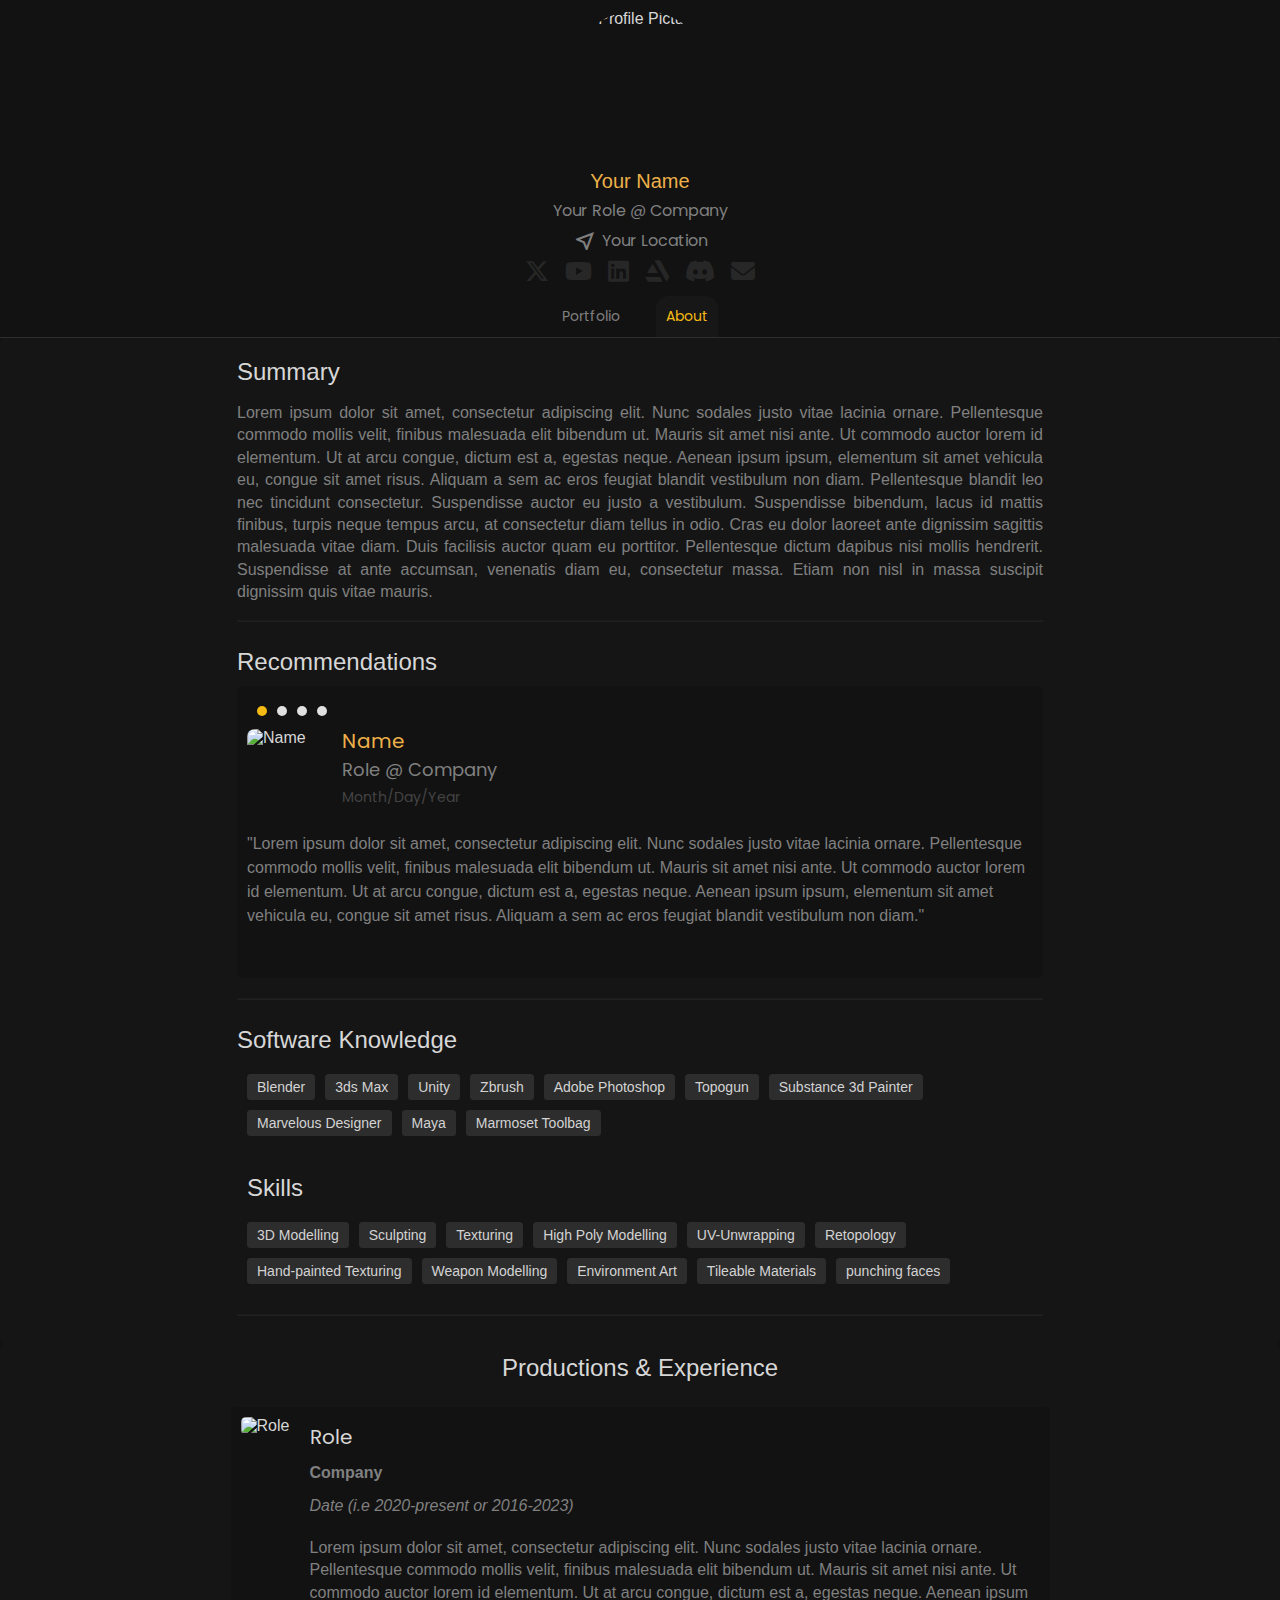
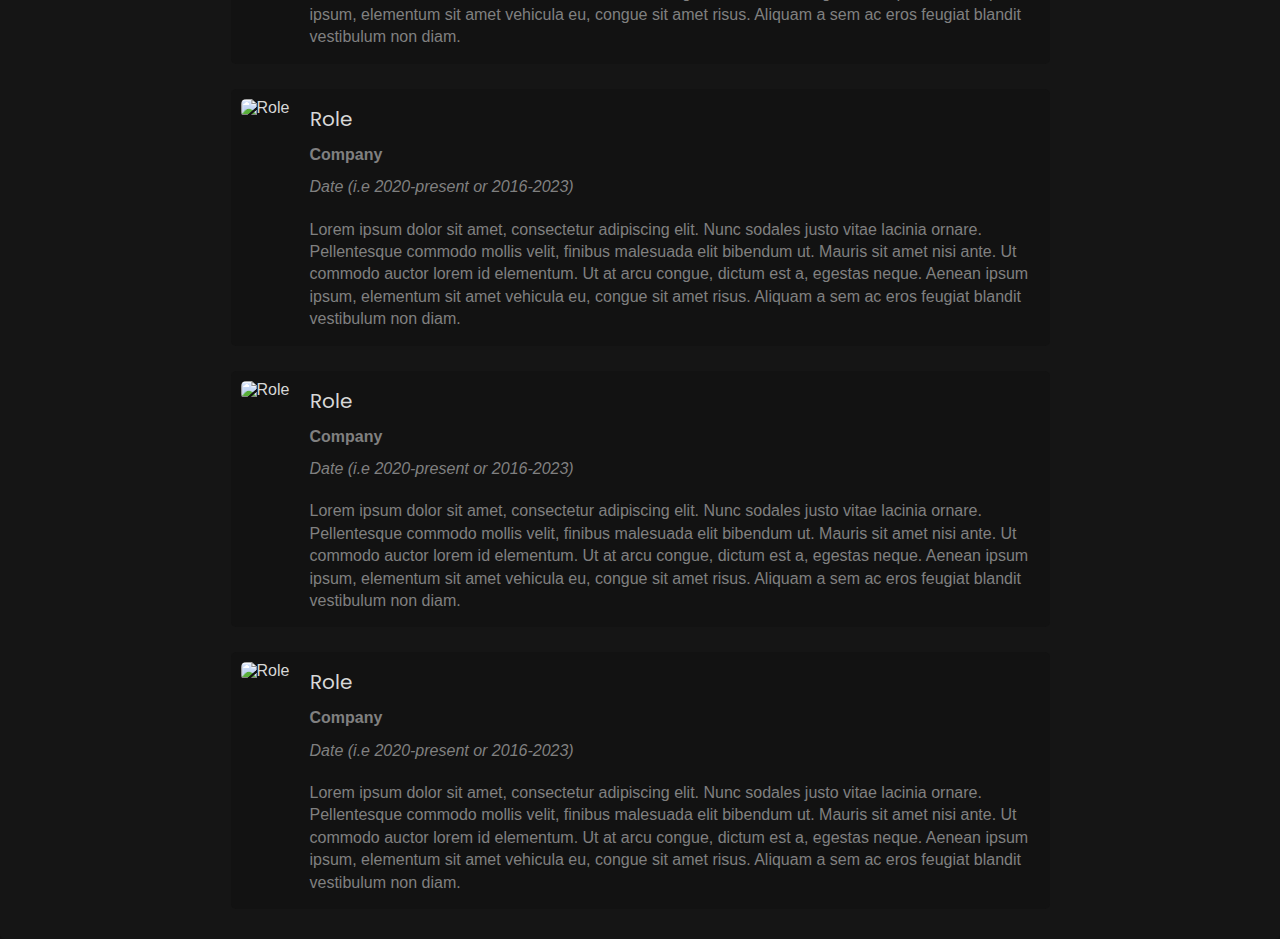
==== about.html @ afb55670 "artofpilgrim template" ====
<!DOCTYPE html>
<html lang="en">
  <head>
    <meta charset="UTF-8" />
    <meta name="viewport" content="width=device-width, initial-scale=1.0" />
    <title>Art of Pilgrim About</title>
    <link rel="stylesheet" href="../CSS/aboutstyle.css" />
    <link rel="stylesheet" href="../CSS/userinformationstyle.css" />
    <link rel="stylesheet" href="../CSS/softwareskillsstyle.css" />
    <link rel="stylesheet" href="../CSS/recommendationsstyle.css" />
    <link rel="stylesheet" href="../CSS/productionsstyle.css" />
    <link
      rel="stylesheet"
      href="https://fonts.googleapis.com/css2?family=Material+Symbols+Outlined:opsz,wght,FILL,GRAD@24,400,0,0"
    />
    <link
      href="https://fonts.googleapis.com/css2?family=Poppins:wght@400;700&display=swap"
      rel="stylesheet"
    />
    <link
      rel="stylesheet"
      href="https://cdnjs.cloudflare.com/ajax/libs/font-awesome/6.4.2/css/all.min.css"
    />
    <link rel="icon" href="../../Resources/favicon/pilfav.png" type="image/png"/>
  </head>
  <body>
    <div class="top-container">
      <!-- Placeholder div where user information will dynamically be added -->
      <div class="user-info-panel">
        <!-- User information will be injected here by JS -->
        <div class="navigation-buttons">
          <a href="index.html" class="nav-button">Portfolio</a>
          <a href="about.html" class="nav-button">About</a>
        </div>
      </div>
    </div>
    <div class="bottom-container">
      <div class="horizontal-container">
        <h1 class="panel-title">Summary</h1>
        <div class="summary-panel">
          <p><!-- Summary will be dynamically inserted here --></p>
        </div>
        <hr />
        &nbsp; &nbsp; &nbsp;
        <h1 class="panel-title">Recommendations</h1>
        <div class="recommendations-panel">
          <div class="recommendation-content">
            <!-- Recommendations get inserted here -->
            <div class="recommendation-dots" id="recommendation-dots"></div>
          </div>
        </div>
        <hr />
        &nbsp; &nbsp; &nbsp;
        <h1 class="panel-title">Software Knowledge</h1>
        <div class="skills-panel">
          <div class="software-tag-container">
            <!-- Software tags will be dynamically inserted here -->
          </div>

          &nbsp; &nbsp; &nbsp;
          <h1 class="panel-title">Skills</h1>
          <div class="software-tag-container">
            <!-- Skills tags will be dynamically inserted here -->
          </div>
        </div>
        <hr />
      </div>
    </div>

    <div class="productions-panel">
      <div class="productions-subpanels">
        <h1 class="panel-title">Productions & Experience</h1>
        <!-- Production cards will be added here -->
      </div>
    </div>
    <script src="../JS/summary.js"></script>
    <script src="../JS/skills.js"></script>
    <script src="../JS/userinformation.js"></script>
    <script src="../JS/recommendations.js"></script>
    <script src="../JS/productions.js"></script>
    <script>
      // JavaScript to add 'active' class to the current page's navigation button
      document.addEventListener("DOMContentLoaded", function () {
        const currentPath = window.location.pathname.split("/").pop();
        const navButtons = document.querySelectorAll(".nav-button");
        navButtons.forEach((button) => {
          if (button.getAttribute("href") === currentPath) {
            button.classList.add("active");
          }
        });
      });
    </script>
  </body>
</html>
---- CSS/aboutstyle.css ----
/* Basic reset for margin and padding */
html, body {
    margin: 0;
    padding: 0;
    width: 100%;
    height: 100%;
    box-sizing: border-box;
}

*, *::before, *::after {
    box-sizing: inherit;
}

body {
    font-family: Montserrat, sans-serif;
    background-color: #121212;
    color: #d7d7d7;
    display: flex;
    flex-direction: column;
    height: 100vh; /* Full viewport height */
    overflow: auto; /* Enable scrolling for the whole body */
}

/* Hide scrollbar for Chrome, Safari and Opera */
html::-webkit-scrollbar {
    display: none;
}

/* Hide scrollbar for IE and Edge */
html {
    -ms-overflow-style: none;  /* IE and Edge */
}

body {
    overflow-y: scroll; /* Allows vertical scrolling */
}

h1 {
    font-size: 20px;
    margin: 0;
    margin-bottom: 5px;
    color: white;
    -webkit-user-select: none; /* Safari */
    user-select: none;
    font-weight: 400;
    text-align: left; /* Ensure all h1 elements are aligned to the left */
}

h2 {
    font-size: 16px;
    margin: 0;
    color: grey;
    font-family: 'Poppins', sans-serif;
    font-weight: 400;
    -webkit-user-select: none; /* Safari */
    user-select: none;
}

.top-container {
    flex: 0 0 auto; /* Adjust the height as needed */
    display: flex;
    flex-direction: column-reverse;
    justify-content: flex-end;
    align-items: center;
    padding-top: 10px;
    border-bottom: 1px solid #2e2e2e;
}

hr {
    opacity: .05;
}

.bottom-container {
    flex: 1; /* Take up remaining space */
    display: flex;
    flex-direction: column;
    align-items: center;
    padding: 20px;
    background-color: #151515;
    width: 100%;
    gap: 10px;
    border-radius: 5px;
}

.horizontal-container {
    width: 65%; /* Adjust the width as needed */
    margin: auto;
}

.panel-title {
    font-size: 24px;
    margin-bottom: 10px;
    color: #d7d7d7;
    text-align: left; /* Align panel titles to the left */
}

p {
    font-size: 16px;
    line-height: 1.4;
    color: grey;
}

.summary-panel p {
    text-align: justify;
}

.navigation-buttons {
    display: flex;
    gap: 1rem;
    justify-content: center; /* Ensure buttons are centered */
    padding-bottom: 0; /* No padding at the bottom */
}

.nav-button {
    background-color: inherit;
    border: none;
    color: grey;
    font-family: 'Poppins', sans-serif;
    text-decoration: none;
    cursor: pointer;
    padding: 10px;
    margin-right: 10px;
    font-size: 14px;
    border-radius: .9em .9em 0 0;
    transition: ease 0.5s;
}

.nav-button.active, .nav-button:hover {
    background-color: #171717;
    color: #f5ba13;
}

@media (max-width: 600px) {
    body {
        font-size: 14px; /* Adjust the base font size for better readability on small screens */
    }

    h1 {
        font-size: 18px; /* Smaller font size for headings on mobile */
        text-align: center; /* Center align headings for better presentation on mobile */
    }

    h2 {
        font-size: 14px; /* Smaller font size for subheadings on mobile */
        text-align: center; /* Center align subheadings for better presentation on mobile */
    }

    .top-container {
        padding-top: 10px;
        border-bottom: 1px solid #2e2e2e;
    }

    .bottom-container {
        padding: 10px; /* Reduce padding for better fit on mobile */
        gap: 5px; /* Reduce gap for better fit on mobile */
    }

    .horizontal-container {
        width: 90%; /* Increase width to better fit mobile screens */
        margin: 0 5%; /* Center the container */
    }

    .panel-title {
        font-size: 20px; /* Adjust font size for panel titles on mobile */
        text-align: center; /* Center align panel titles for better presentation on mobile */
    }

    p {
        font-size: 14px; /* Adjust font size for paragraphs on mobile */
        line-height: 1.6; /* Increase line height for better readability on mobile */
    }

    .navigation-buttons {
        flex-direction: row; /* Stack navigation buttons vertically on mobile */
        gap: 0.5rem; /* Adjust gap for better spacing on mobile */
    }

    .nav-button {
        font-size: 12px; /* Adjust font size for navigation buttons on mobile */
        padding: 8px; /* Reduce padding for better fit on mobile */
        margin-right: 0; /* Remove margin for better fit on mobile */
        border-radius: .5em .5em 0 0; /* Adjust border radius for better look on mobile */
    }
}
---- CSS/userinformationstyle.css ----
/* User Information Styles */
.user-info-container {
  display: flex;
  justify-content: center;
  align-items: center;
  width: 100%;
}

.user-info-panel {
  border-radius: 5px;
  display: flex;
  flex-direction: column;
  align-items: center;
  text-align: center;
}

.user-name-link {
  text-decoration: none;
  color: inherit;
}

.user-name-link:hover {
  color: #edb049; /* Example hover color */
}

.user-info-panel h1 {
  font-size: 20px;
  font-weight: 400;
  margin-bottom: 5px;
  color: #edb049;
}

.profile-pic {
  width: 150px;
  height: 150px;
  border-radius: 50%;
  margin-bottom: 10px;
}

/* Social Icons Styles */
.social-icons {
  display: flex;
  gap: 1rem;
  opacity: 1;
  transition: opacity 0.5s;
  margin-bottom: 10px;
  margin-top: 5px;
  color: grey !important; 
}

.social-icons a {
  color: #272727 !important;
  font-size: 24px;
  transition: color 0.3s;
}

.social-icons a:hover {
  color: #edb049 !important;;
}

.user-location-container {
  display: flex;
  margin-top: 5px;
  align-items: center;
  gap: 5px; /* Adjust the gap between the icon and the text */
}

.material-symbols-outlined {
  font-size: 1.2em; /* Adjust the size of the icon */
  color: grey !important; 
}

.user-location-container h2 {
  margin: 0;
}
---- CSS/softwareskillsstyle.css ----
.skills-panel {
    background-color: #121212;
    border-radius: 5px;
    padding: 10px;
    flex: 1;
    display: flex;
    flex-direction: column;
    align-items: flex-start; /* Align items to the start (left) */
    text-align: left; /* Align text to the left */
    margin-bottom: 20px;
    -webkit-user-select: none; /* Safari */
    user-select: none;
}

.skills-panel {
    background: none;
}

.skills-panel {
    display: flex;
    flex-direction: column; /* Keep the title on top and tags below */
    align-items: flex-start; /* Align items to the start (left) */
    gap: 10px; /* Space between the title and the tag list */
    padding: 10px;
    border-radius: 5px;
    width: 100%; /* Ensure it takes full width of its parent */
}

.skills-panel .software-tag-container {
    display: flex;
    flex-wrap: wrap;
    justify-content: flex-start; /* Align items to the start (left) */
    gap: 10px;
    width: 100%;
}

.software-tag {
    background-color: #2d2d2d;
    color: lightgray;
    padding: 5px 10px;
    border-radius: .25em;
    font-size: 14px;
    white-space: nowrap; /* Prevent tags from breaking into multiple lines */
}

hr {
    opacity: .05;
}
---- CSS/recommendationsstyle.css ----
.recommendation-content {
    display: flex;
    flex-direction: column;
    flex-grow: 1;
    position: relative;
    width: 100%;
    min-height: 350px;
    overflow: hidden;
}

.recommendation {
    width: 100%;
    display: none;
    flex-direction: column;
    justify-content: center;
    align-items: flex-start;
    text-align: left;
    transition: opacity 0.5s ease, transform 0.5s ease;
    position: absolute;
    top: 0;
    left: 0;
}

.recommendation.active {
    display: flex;
    opacity: 1;
    visibility: visible;
    position: relative;
}

.recommendation-header {
    display: flex;
    align-items: center;
    margin-bottom: 10px;
}

.recommendation-avatar {
    width: 80px;
    height: 80px;
    border-radius: 0.5em;
    margin-right: 15px;
}

.recommendation-details {
    display: flex;
    flex-direction: column;
    justify-content: center;
}

.recommendations-panel {
    background-color: #121212;
    border-radius: 5px;
    padding: 10px;
    flex: 1;
    display: flex;
    flex-direction: column;
    align-items: center;
    text-align: left;
    margin-bottom: 20px;
}

.recommendation h2 {
    font-size: 20px;
    margin: 0;
    color: #edb049;
}

.recommendation h3 {
    font-size: 18px;
    font-family: 'Poppins', sans-serif;
    font-weight: 400;
    margin: 0;
    color: grey;
}

.recommendation-date {
    font-size: 14px;
    font-family: 'Poppins', sans-serif;
    font-weight: 400;
    margin: 5px 0;
    color: #444444;
}

.recommendation-quote {
    font-size: 16px;
    margin: 10px 0;
    color: grey;
    line-height: 1.5;
}

.recommendation-dots {
    display: flex;
    gap: 10px;
    padding: 10px;
}

.dot {
    height: 10px;
    width: 10px;
    background-color: #e0e0e0;
    border-radius: 50%;
    display: inline-block;
    cursor: pointer;
}

.dot.active {
    background-color: #f5ba13;
}

@media (max-width: 600px) {
    .recommendation-content {
        display: flex;
        flex-direction: column;
        justify-content: flex-start;
        min-height: 450px; /* Adjust the minimum height for mobile */
        position: relative; /* Add relative positioning */
        padding-bottom: 60px; /* Ensure enough space for dots */
    }

    .recommendation {
        transition: transform 0.5s ease, opacity 0.5s ease;
        flex-grow: 1;
        margin-bottom: 60px; /* Add margin to create space for dots */
        position: absolute;
        width: 100%;
        top: 0;
        left: 0;
    }

    .recommendation-enter-left {
        animation: slideInFromLeft 0.5s forwards;
    }

    .recommendation-exit-left {
        animation: slideOutToLeft 0.5s forwards;
    }

    .recommendation-enter-right {
        animation: slideInFromRight 0.5s forwards;
    }

    .recommendation-exit-right {
        animation: slideOutToRight 0.5s forwards;
    }

    @keyframes slideInFromLeft {
        from {
            opacity: 0;
            transform: translateX(-100%);
        }
        to {
            opacity: 1;
            transform: translateX(0);
        }
    }

    @keyframes slideOutToLeft {
        from {
            opacity: 1;
            transform: translateX(0);
        }
        to {
            opacity: 0;
            transform: translateX(-100%);
        }
    }

    @keyframes slideInFromRight {
        from {
            opacity: 0;
            transform: translateX(100%);
        }
        to {
            opacity: 1;
            transform: translateX(0);
        }
    }

    @keyframes slideOutToRight {
        from {
            opacity: 1;
            transform: translateX(0);
        }
        to {
            opacity: 0;
            transform: translateX(100%);
        }
    }

    .recommendation-avatar {
        width: 80px; /* Smaller avatar size for mobile */
        height: 80px; /* Smaller avatar size for mobile */
        margin-right: 10px; /* Adjust margin for better spacing on mobile */
        margin-left: 10px;
    }

    .recommendation h2 {
        font-size: 18px; /* Adjust font size for mobile */
        display: flex;
        align-items: center;
    }

    .recommendation h3 {
        font-size: 16px; /* Adjust font size for mobile */
    }

    .recommendation-date {
        font-size: 12px; /* Adjust font size for mobile */
        margin-bottom: -10px;
    }

    .recommendation-quote {
        font-size: 14px; /* Adjust font size for mobile */        
    }

    .recommendations-panel {
        padding: 8px; /* Adjust padding for mobile */
    }

    .dot {
        height: 10px; /* Adjust dot size for mobile */
        width: 10px; /* Adjust dot size for mobile */
    }
}
---- CSS/productionsstyle.css ----
.productions-subpanels {
    display: flex;
    flex-direction: column; /* Stacks children vertically */
    align-items: center; /* Align items to the start (left) */
    width: 100%; /* Uses the full width of its parent container */
    gap: 5px; /* Space between each card */
}

.production-subpanel {
    padding: 10px;
    background-color: #121212;
    border-radius: 5px;
    width: 65%; /* Adjusts the width to be 80% of the parent container */
    height: auto; /* Adjusts height based on content */
    max-height: 400px; /* Limits maximum height for consistency */
    margin-bottom: 20px; /* Space between each card */
    display: flex; /* Enables flexbox layout */
    align-items: flex-start; /* Aligns items to the start vertically */
}

.production-subpanel img {
    width: 200px; /* Width of the thumbnail */
    height: auto; /* Height adjusts based on aspect ratio */
    object-fit: cover; /* Ensures cover fit for the image */
    border-radius: 5px; /* Rounded corners */
    margin-right: 20px; /* Space between image and text */
}

.production-details {
    display: flex;
    flex-direction: column; /* Stacks title, company, and time vertically */
    align-items: flex-start; /* Aligns items to the start */
}

.production-description {
    margin-top: 10px; /* Add space between details and description */
}

.production-content {
    flex-grow: 1; /* Allows the description to take remaining space */
    display: flex;
    flex-direction: column; /* Optionally control layout of the description */
    justify-content: flex-start; /* Aligns description to the start */
}

.productions-panel {
    border-radius: 5px;
    padding: 10px;
    flex: 1;
    display: flex;
    flex-direction: column;
    align-items: flex-start; /* Align items to the start (left) */
    text-align: left; /* Align text to the left */
    margin-bottom: 20px;
    background-color: #151515;
    width: 100%;
}

.productions-panel h1 {
    margin-bottom: 20px;
}

.production-subpanel h2 {
    font-size: 20px; /* Font size for the title */
    margin: 5px 0; /* Margins for spacing */
    color: #d7d7d7; /* Text color */
    text-align: left; /* Aligns text to the left */
}

.production-subpanel p {
    margin: 5px 0; /* Margins for spacing */
    color: grey; /* Text color */
    text-align: left; /* Aligns text to the left */
}

.production-subpanel p {
    font-size: 16px; /* Font size for the paragraphs */
}

@media (max-width: 600px) {
    .production-subpanel {
        width: 90%; /* Increase width to better fit mobile screens */
        margin-bottom: 15px; /* Adjust margin for better spacing on mobile */
        display: grid; /* Use grid layout */
        grid-template-columns: auto 1fr; /* Two columns: one for image, one for details */
        grid-template-rows: auto auto; /* Two rows: one for image/details, one for description */
        gap: 10px; /* Space between grid items */
        align-items: start; /* Align items to the start */
        padding: 10px; /* Add padding to ensure content has space */
        background-color: #121212; /* Background color */
        border-radius: 5px; /* Border radius for rounded corners */
    }

    .production-subpanel img {
        width: 100px; /* Adjust the image width for mobile */
        height: auto; /* Maintain aspect ratio */
        grid-column: 1; /* Image in the first column */
        grid-row: 1; /* Image in the first row */
        align-self: start; /* Align image to the start of the cell */
    }

    .production-details {
        align-items: flex-start; /* Align text to the start */
        text-align: left; /* Ensure text is aligned to the left */
        grid-column: 2; /* Details in the second column */
        grid-row: 1; /* Details in the first row */
        margin-left: -15px;
    }

    .production-description {
        align-items: flex-start; /* Align content to the start */
        text-align: left; /* Ensure text is aligned to the left */
        margin-top: 10px; /* Add space between details and description */
        grid-column: 1 / 3; /* Description spans both columns */
        grid-row: 2; /* Description in the second row */
    }

    .production-content {
        display: contents; /* Allow direct child elements to follow the grid */
    }

    .productions-panel {
        padding: 8px; /* Adjust padding for mobile */
        margin-bottom: 15px; /* Adjust margin for better spacing on mobile */
    }

    .production-subpanel h2 {
        font-size: 18px; /* Adjust font size for mobile */
    }

    .production-subpanel p {
        font-size: 14px; /* Adjust font size for mobile */
    }
}
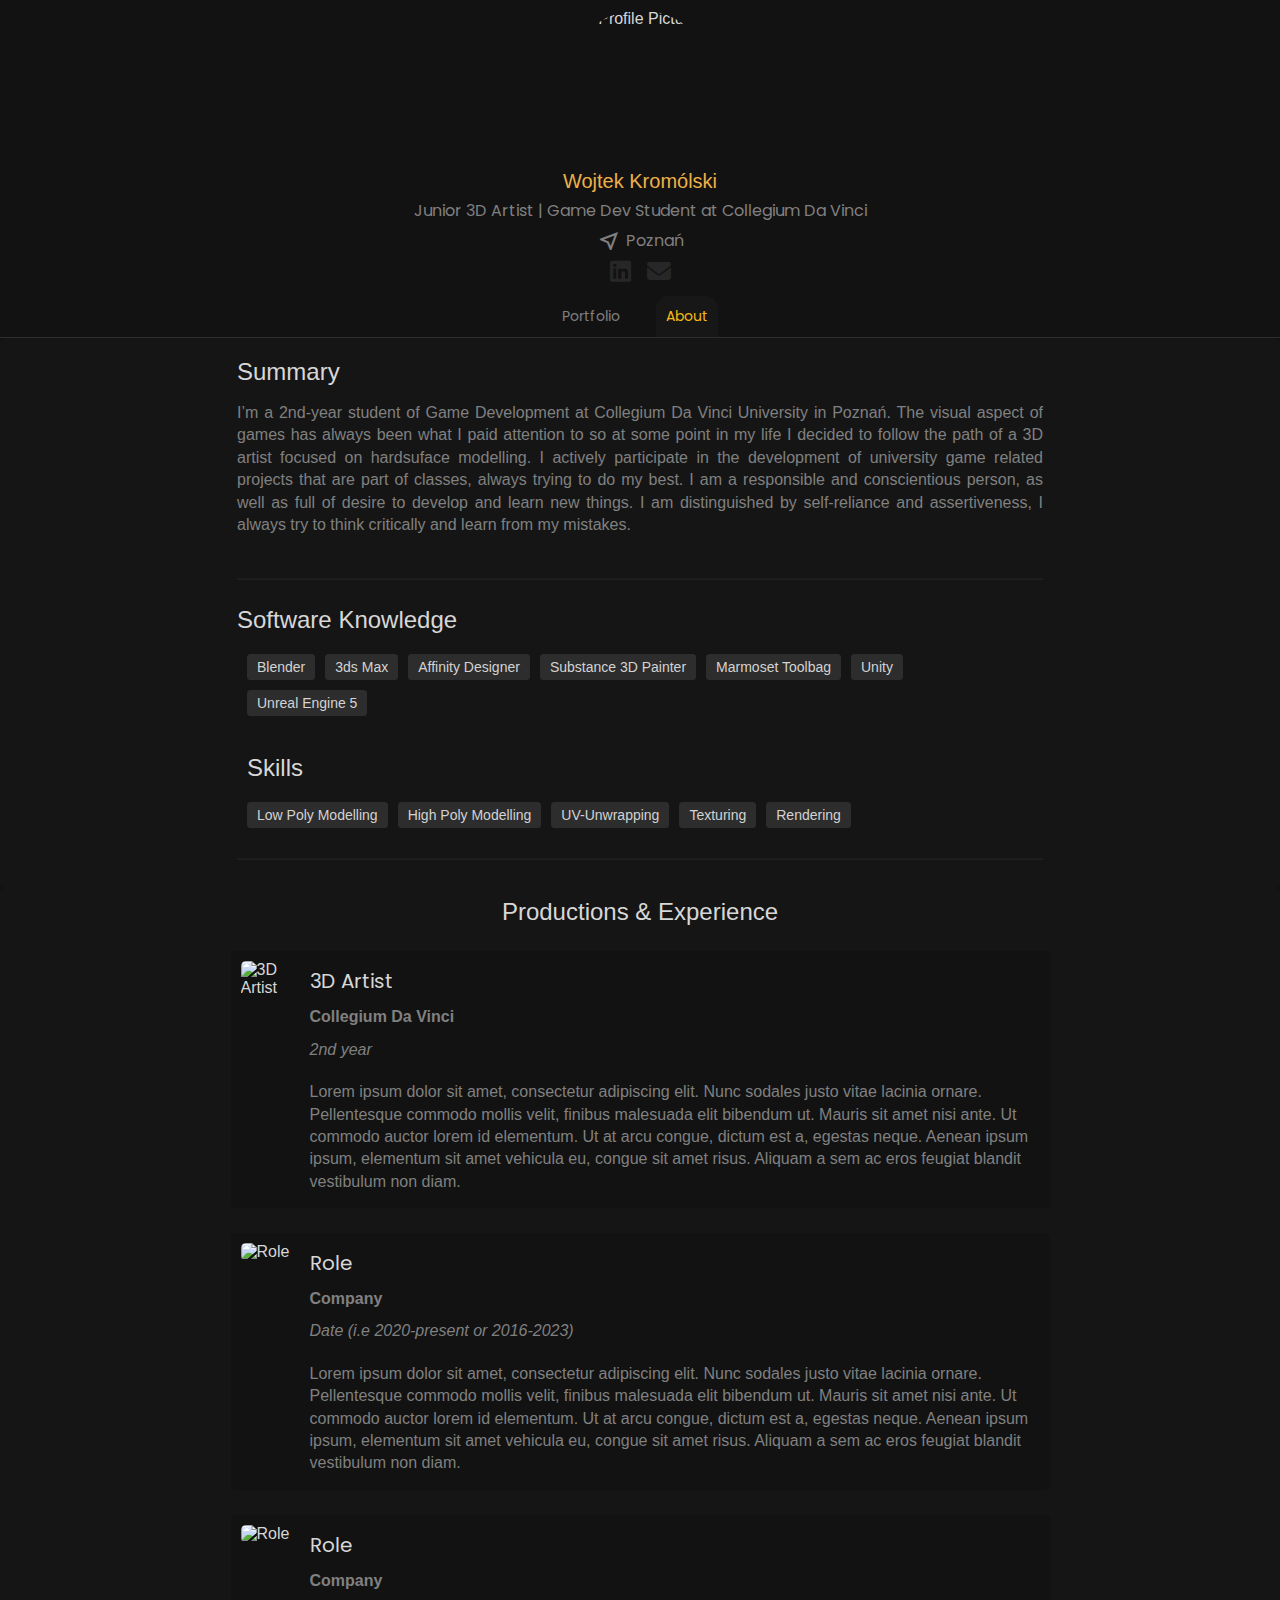
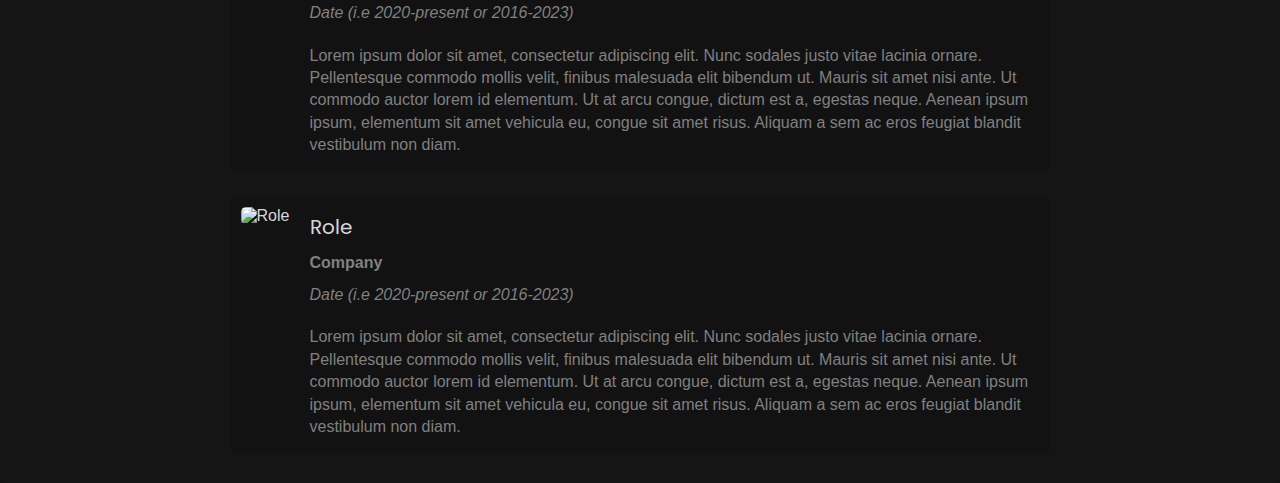
==== commit 44e678d7: "aboutme_01" ====
--- a/about.html
+++ b/about.html
@@ -40,23 +40,17 @@
         <div class="summary-panel">
           <p><!-- Summary will be dynamically inserted here --></p>
         </div>
+        &nbsp; &nbsp; &nbsp;
         <hr />
         &nbsp; &nbsp; &nbsp;
-        <h1 class="panel-title">Recommendations</h1>
-        <div class="recommendations-panel">
-          <div class="recommendation-content">
-            <!-- Recommendations get inserted here -->
-            <div class="recommendation-dots" id="recommendation-dots"></div>
-          </div>
-        </div>
-        <hr />
+        
+       
         &nbsp; &nbsp; &nbsp;
         <h1 class="panel-title">Software Knowledge</h1>
         <div class="skills-panel">
           <div class="software-tag-container">
             <!-- Software tags will be dynamically inserted here -->
           </div>
-
           &nbsp; &nbsp; &nbsp;
           <h1 class="panel-title">Skills</h1>
           <div class="software-tag-container">
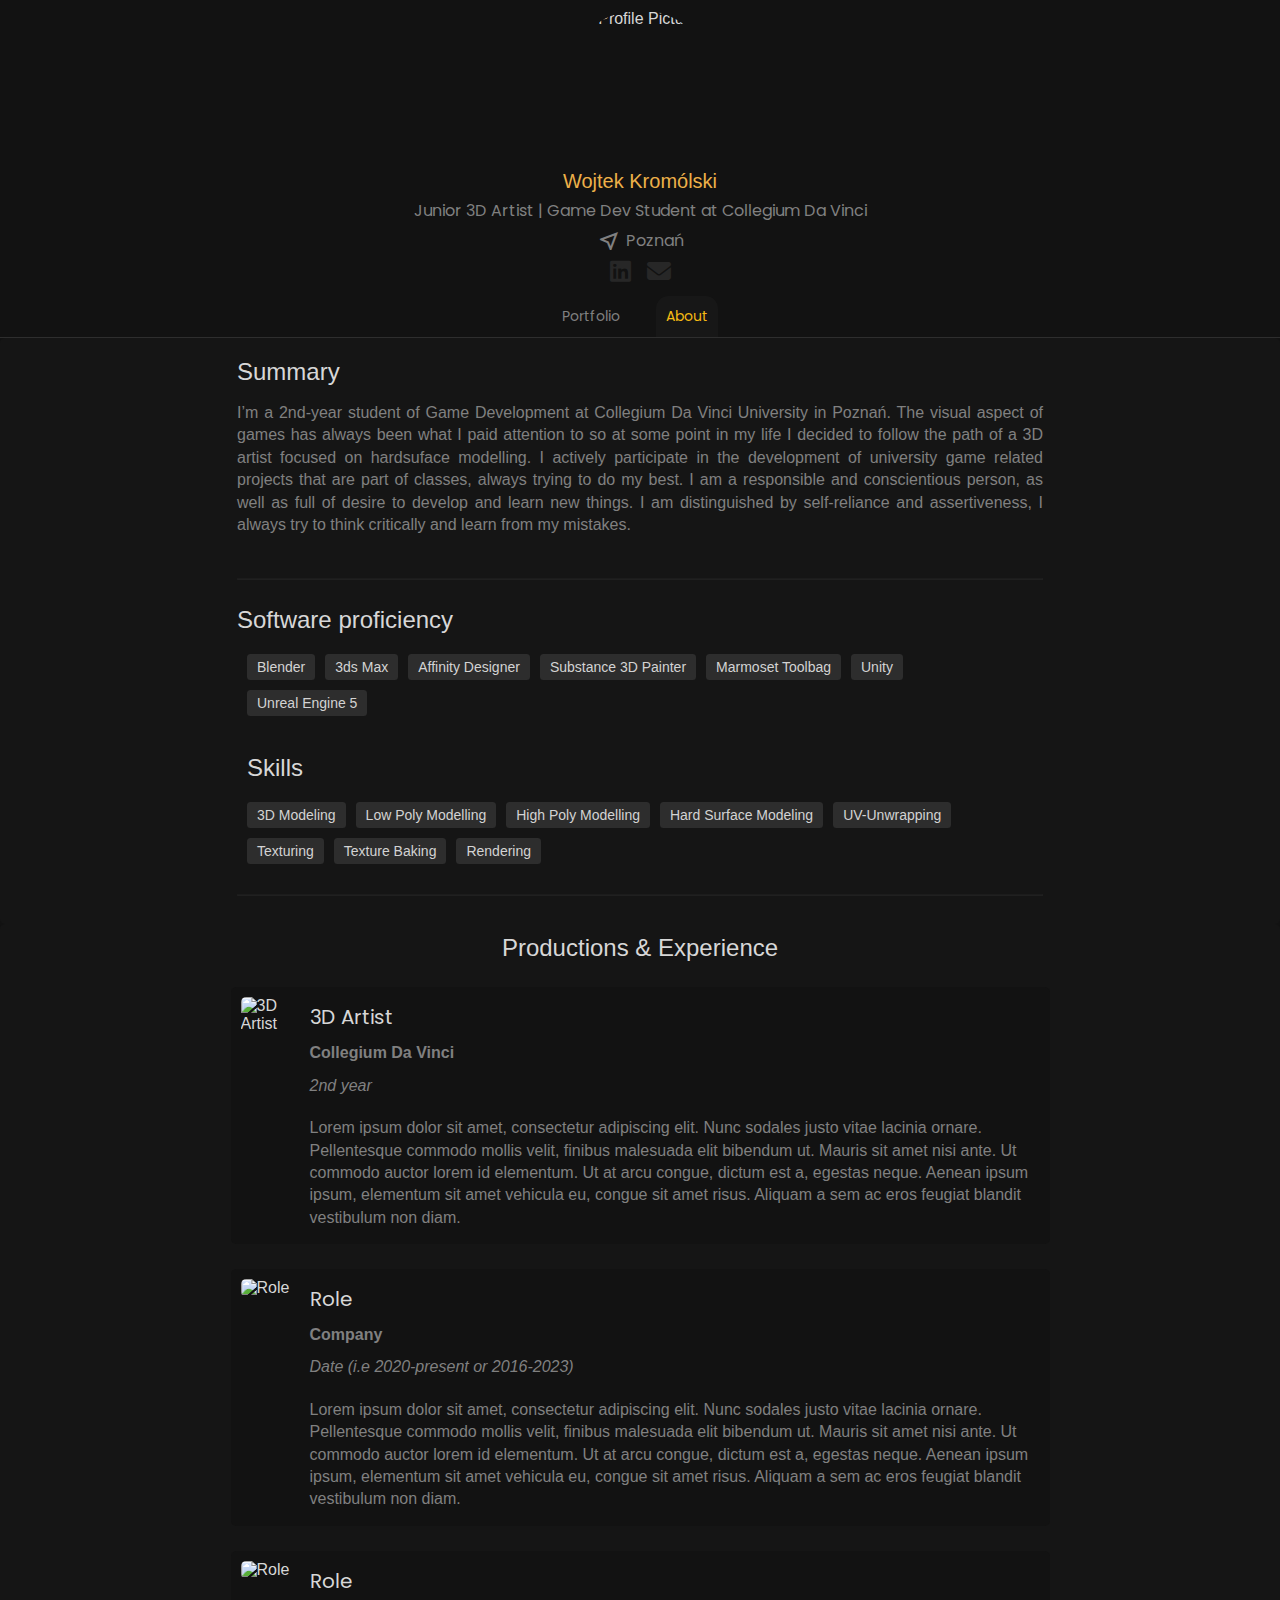
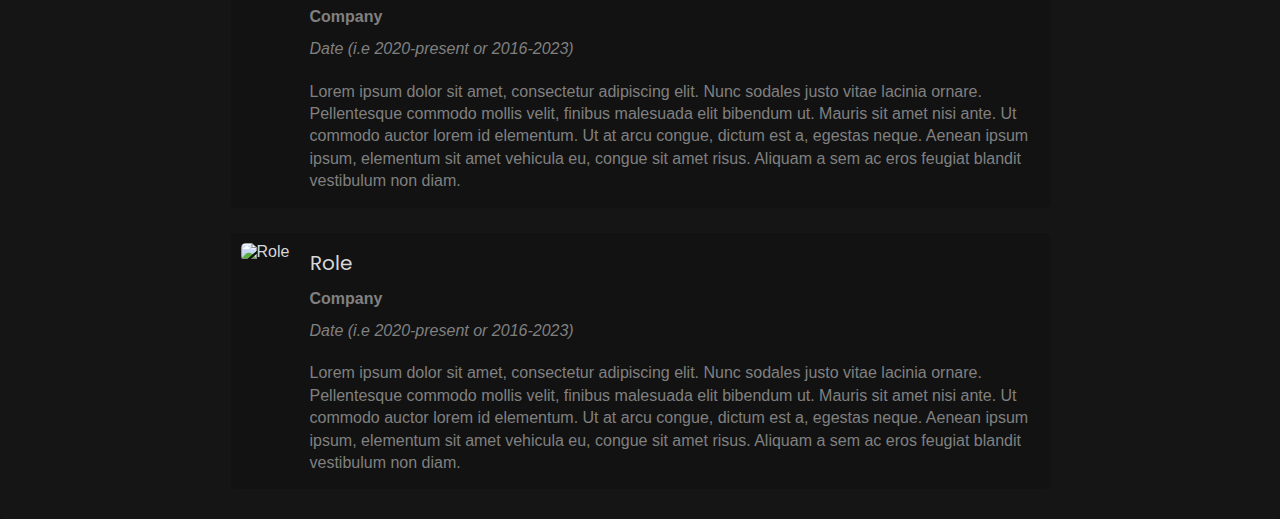
==== commit e6eb8aa9: "02" ====
--- a/about.html
+++ b/about.html
@@ -46,7 +46,7 @@
         
        
         &nbsp; &nbsp; &nbsp;
-        <h1 class="panel-title">Software Knowledge</h1>
+        <h1 class="panel-title">Software proficiency</h1>
         <div class="skills-panel">
           <div class="software-tag-container">
             <!-- Software tags will be dynamically inserted here -->
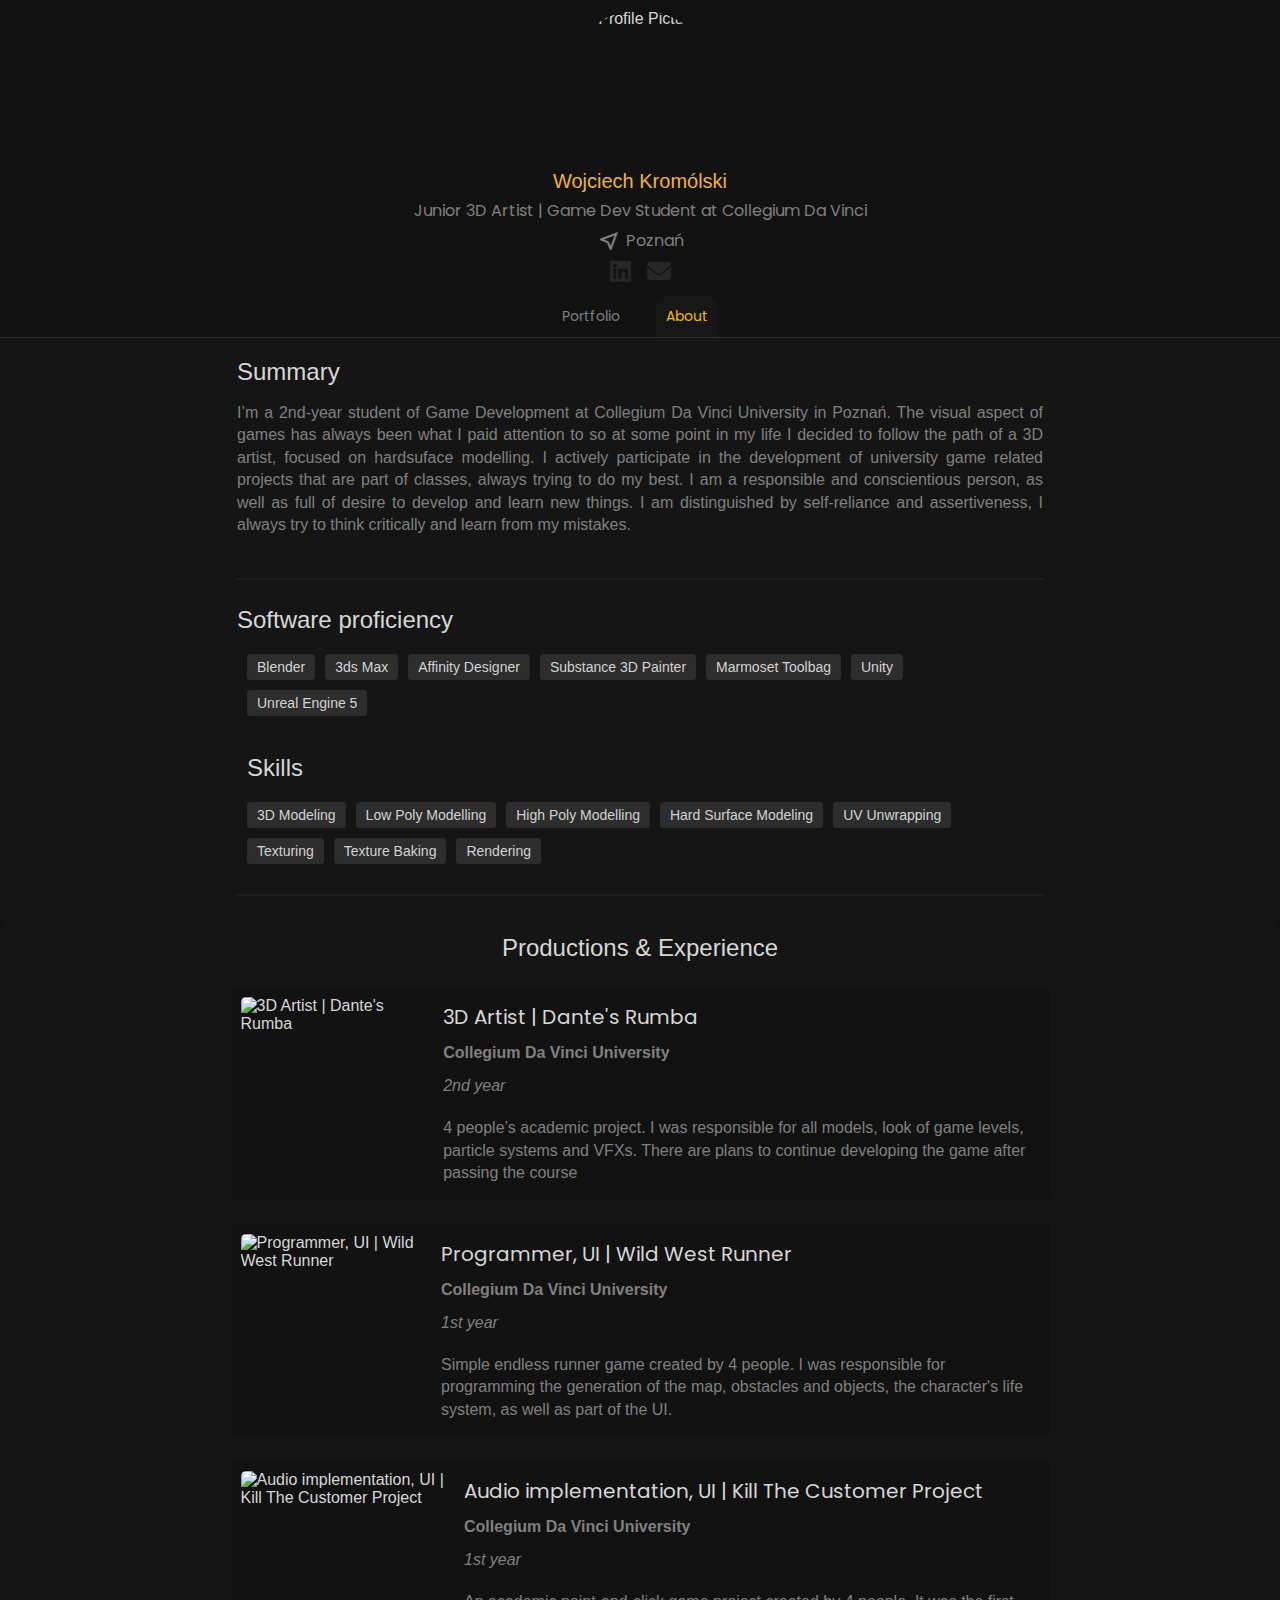
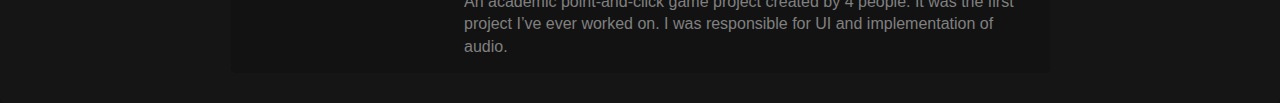
==== commit 6cc87b7e: "10" ====
--- a/about.html
+++ b/about.html
@@ -3,7 +3,7 @@
   <head>
     <meta charset="UTF-8" />
     <meta name="viewport" content="width=device-width, initial-scale=1.0" />
-    <title>Art of Pilgrim About</title>
+    <title>Wojciech Kromolski</title>
     <link rel="stylesheet" href="../CSS/aboutstyle.css" />
     <link rel="stylesheet" href="../CSS/userinformationstyle.css" />
     <link rel="stylesheet" href="../CSS/softwareskillsstyle.css" />
--- a/CSS/productionsstyle.css
+++ b/CSS/productionsstyle.css
@@ -19,7 +19,7 @@
 }
 
 .production-subpanel img {
-    width: 200px; /* Width of the thumbnail */
+    width: 400px; /* Width of the thumbnail */
     height: auto; /* Height adjusts based on aspect ratio */
     object-fit: cover; /* Ensures cover fit for the image */
     border-radius: 5px; /* Rounded corners */
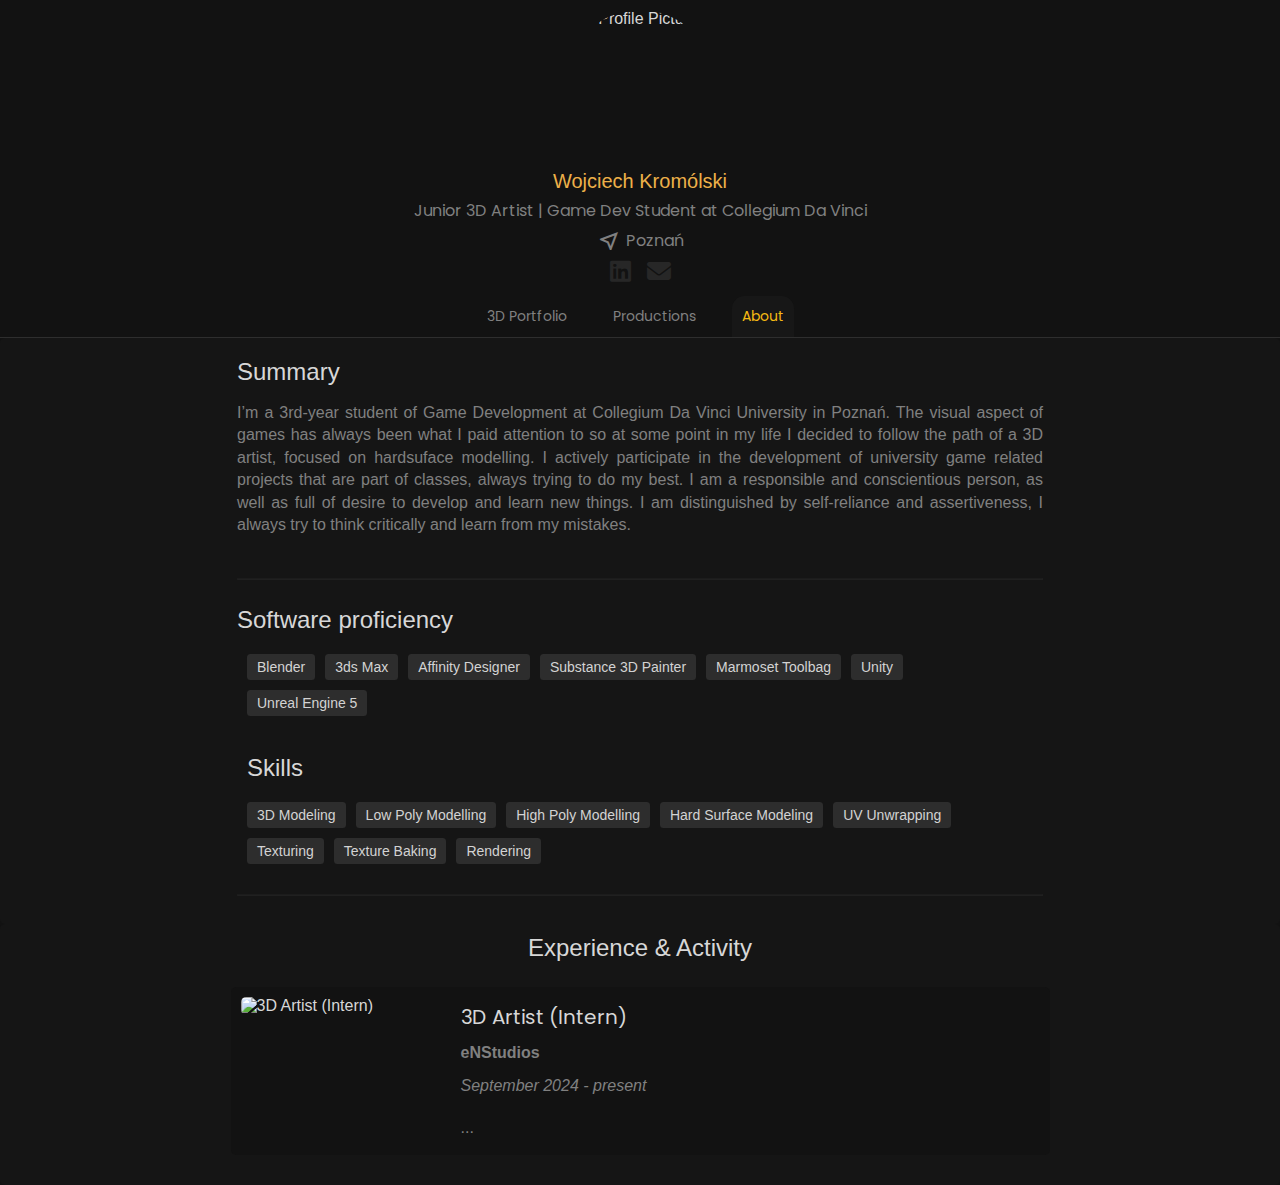
==== commit 71ec8eb7: "articles" ====
--- a/about.html
+++ b/about.html
@@ -29,7 +29,8 @@
       <div class="user-info-panel">
         <!-- User information will be injected here by JS -->
         <div class="navigation-buttons">
-          <a href="index.html" class="nav-button">Portfolio</a>
+          <a href="index.html" class="nav-button">3D Portfolio</a>
+          <a href="articles.html" class="nav-button">Productions</a>
           <a href="about.html" class="nav-button">About</a>
         </div>
       </div>
@@ -63,7 +64,7 @@
 
     <div class="productions-panel">
       <div class="productions-subpanels">
-        <h1 class="panel-title">Productions & Experience</h1>
+        <h1 class="panel-title">Experience & Activity</h1>
         <!-- Production cards will be added here -->
       </div>
     </div>
--- a/CSS/productionsstyle.css
+++ b/CSS/productionsstyle.css
@@ -19,7 +19,7 @@
 }
 
 .production-subpanel img {
-    width: 400px; /* Width of the thumbnail */
+    width: 200px; /* Width of the thumbnail */
     height: auto; /* Height adjusts based on aspect ratio */
     object-fit: cover; /* Ensures cover fit for the image */
     border-radius: 5px; /* Rounded corners */
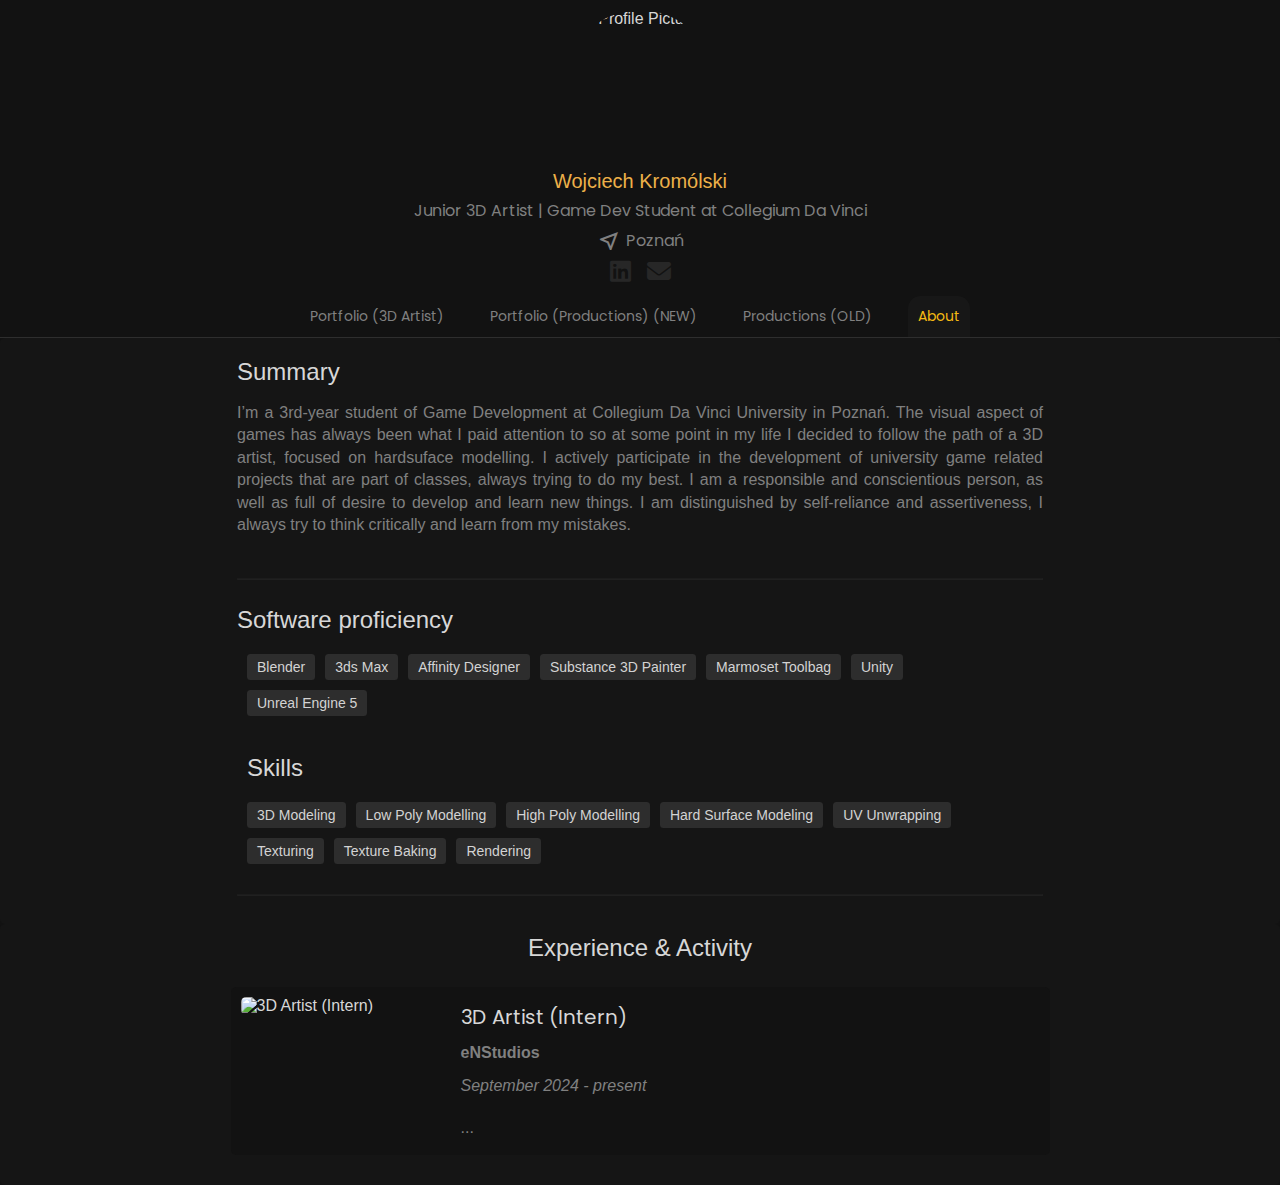
==== commit 628b19a7: "new productions tab" ====
--- a/about.html
+++ b/about.html
@@ -29,9 +29,10 @@
       <div class="user-info-panel">
         <!-- User information will be injected here by JS -->
         <div class="navigation-buttons">
-          <a href="index.html" class="nav-button">3D Portfolio</a>
-          <a href="articles.html" class="nav-button">Productions</a>
-          <a href="about.html" class="nav-button">About</a>
+          <a href="index.html" class="nav-button" id="nav-portfolio">Portfolio (3D Artist)</a>
+          <a href="index_productions.html" class="nav-button" id="nav-portfolio">Portfolio (Productions) (NEW)</a>
+          <a href="articles.html" class="nav-button" id="nav-articles">Productions (OLD)</a>
+          <a href="about.html" class="nav-button" id="nav-about">About</a>
         </div>
       </div>
     </div>
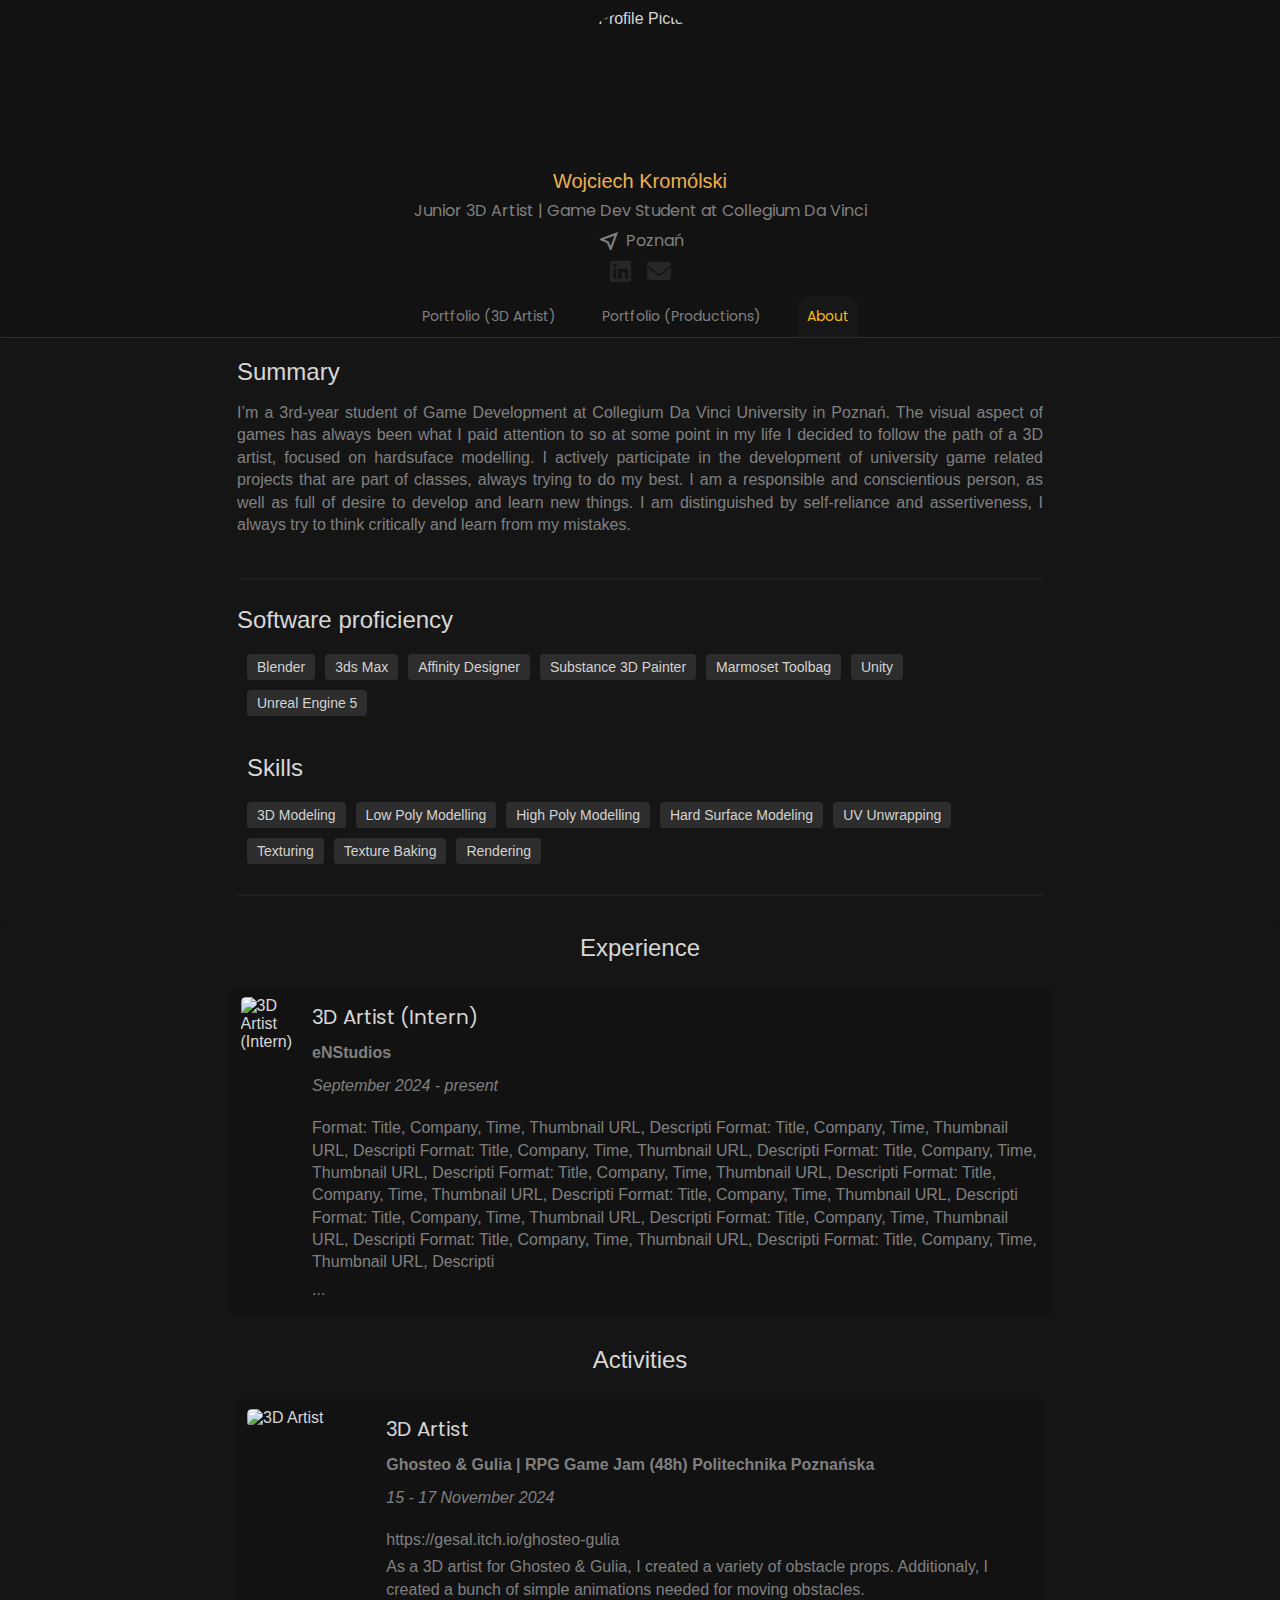
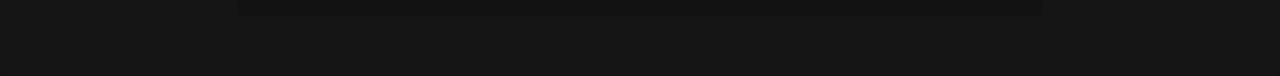
==== commit 70c8031b: "G&G 1" ====
--- a/about.html
+++ b/about.html
@@ -9,6 +9,7 @@
     <link rel="stylesheet" href="../CSS/softwareskillsstyle.css" />
     <link rel="stylesheet" href="../CSS/recommendationsstyle.css" />
     <link rel="stylesheet" href="../CSS/productionsstyle.css" />
+    <link rel="stylesheet" href="../CSS/productionsstyle_activities.css" />
     <link
       rel="stylesheet"
       href="https://fonts.googleapis.com/css2?family=Material+Symbols+Outlined:opsz,wght,FILL,GRAD@24,400,0,0"
@@ -30,8 +31,7 @@
         <!-- User information will be injected here by JS -->
         <div class="navigation-buttons">
           <a href="index.html" class="nav-button" id="nav-portfolio">Portfolio (3D Artist)</a>
-          <a href="index_productions.html" class="nav-button" id="nav-portfolio">Portfolio (Productions) (NEW)</a>
-          <a href="articles.html" class="nav-button" id="nav-articles">Productions (OLD)</a>
+          <a href="index_productions.html" class="nav-button" id="nav-portfolio">Portfolio (Productions)</a>
           <a href="about.html" class="nav-button" id="nav-about">About</a>
         </div>
       </div>
@@ -63,17 +63,30 @@
       </div>
     </div>
 
+    
     <div class="productions-panel">
       <div class="productions-subpanels">
-        <h1 class="panel-title">Experience & Activity</h1>
+        <h1 class="panel-title">Experience</h1>
+        <!-- Production cards will be added here -->
+      </div>
+    <div class="activities-panel">
+      <div class="activities-subpanels">
+        <h1 class="panel-title">Activities</h1>
         <!-- Production cards will be added here -->
       </div>
     </div>
+    
+    
+
     <script src="../JS/summary.js"></script>
     <script src="../JS/skills.js"></script>
     <script src="../JS/userinformation.js"></script>
     <script src="../JS/recommendations.js"></script>
     <script src="../JS/productions.js"></script>
+    <script src="../JS/productions_activities.js"></script>
+  
+    
+   
     <script>
       // JavaScript to add 'active' class to the current page's navigation button
       document.addEventListener("DOMContentLoaded", function () {
--- a/CSS/productionsstyle_activities.css
+++ b/CSS/productionsstyle_activities.css
@@ -0,0 +1,135 @@
+.activities-subpanels {
+    display: flex;
+    flex-direction: column; /* Stacks children vertically */
+    align-items: center; /* Align items to the start (left) */
+    width: 100%; /* Uses the full width of its parent container */
+    gap: 5px; /* Space between each card */
+}
+
+.activities-subpanel {
+    padding: 10px;
+    background-color: #121212;
+    border-radius: 5px;
+    width: 65%; /* Adjusts the width to be 80% of the parent container */
+    height: auto; /* Adjusts height based on content */
+    max-height: 400px; /* Limits maximum height for consistency */
+    margin-bottom: 20px; /* Space between each card */
+    display: flex; /* Enables flexbox layout */
+    align-items: flex-start; /* Aligns items to the start vertically */
+}
+
+.activities-subpanel img {
+    width: 200px; /* Width of the thumbnail */
+    height: auto; /* Height adjusts based on aspect ratio */
+    object-fit: cover; /* Ensures cover fit for the image */
+    border-radius: 5px; /* Rounded corners */
+    margin-right: 20px; /* Space between image and text */
+}
+
+.activities-details {
+    display: flex;
+    flex-direction: column; /* Stacks title, company, and time vertically */
+    align-items: flex-start; /* Aligns items to the start */
+}
+
+.activities-description {
+    margin-top: 10px; /* Add space between details and description */
+}
+
+.activities-content {
+    flex-grow: 1; /* Allows the description to take remaining space */
+    display: flex;
+    flex-direction: column; /* Optionally control layout of the description */
+    justify-content: flex-start; /* Aligns description to the start */
+}
+
+.activities-panel {
+    border-radius: 5px;
+    padding: 10px;
+    flex: 1;
+    display: flex;
+    flex-direction: column;
+    align-items: flex-start; /* Align items to the start (left) */
+    text-align: left; /* Align text to the left */
+    margin-bottom: 20px;
+    background-color: #151515;
+    width: 100%;
+}
+
+.activities-panel h1 {
+    margin-bottom: 20px;
+}
+
+.activities-subpanel h2 {
+    font-size: 20px; /* Font size for the title */
+    margin: 5px 0; /* Margins for spacing */
+    color: #d7d7d7; /* Text color */
+    text-align: left; /* Aligns text to the left */
+}
+
+.activities-subpanel p {
+    margin: 5px 0; /* Margins for spacing */
+    color: grey; /* Text color */
+    text-align: left; /* Aligns text to the left */
+}
+
+.activities-subpanel p {
+    font-size: 16px; /* Font size for the paragraphs */
+}
+
+@media (max-width: 600px) {
+    .activities-subpanel {
+        width: 90%; /* Increase width to better fit mobile screens */
+        margin-bottom: 15px; /* Adjust margin for better spacing on mobile */
+        display: grid; /* Use grid layout */
+        grid-template-columns: auto 1fr; /* Two columns: one for image, one for details */
+        grid-template-rows: auto auto; /* Two rows: one for image/details, one for description */
+        gap: 10px; /* Space between grid items */
+        align-items: start; /* Align items to the start */
+        padding: 10px; /* Add padding to ensure content has space */
+        background-color: #121212; /* Background color */
+        border-radius: 5px; /* Border radius for rounded corners */
+    }
+
+    .activities-subpanel img {
+        width: 100px; /* Adjust the image width for mobile */
+        height: auto; /* Maintain aspect ratio */
+        grid-column: 1; /* Image in the first column */
+        grid-row: 1; /* Image in the first row */
+        align-self: start; /* Align image to the start of the cell */
+    }
+
+    .activities-details {
+        align-items: flex-start; /* Align text to the start */
+        text-align: left; /* Ensure text is aligned to the left */
+        grid-column: 2; /* Details in the second column */
+        grid-row: 1; /* Details in the first row */
+        margin-left: -15px;
+    }
+
+    .activities-description {
+        align-items: flex-start; /* Align content to the start */
+        text-align: left; /* Ensure text is aligned to the left */
+        margin-top: 10px; /* Add space between details and description */
+        grid-column: 1 / 3; /* Description spans both columns */
+        grid-row: 2; /* Description in the second row */
+    }
+
+    .activities-content {
+        display: contents; /* Allow direct child elements to follow the grid */
+    }
+
+    .activities-panel {
+        padding: 8px; /* Adjust padding for mobile */
+        margin-bottom: 15px; /* Adjust margin for better spacing on mobile */
+    }
+
+    .activities-subpanel h2 {
+        font-size: 18px; /* Adjust font size for mobile */
+    }
+
+    .activities-subpanel p {
+        font-size: 14px; /* Adjust font size for mobile */
+    }
+}
+
